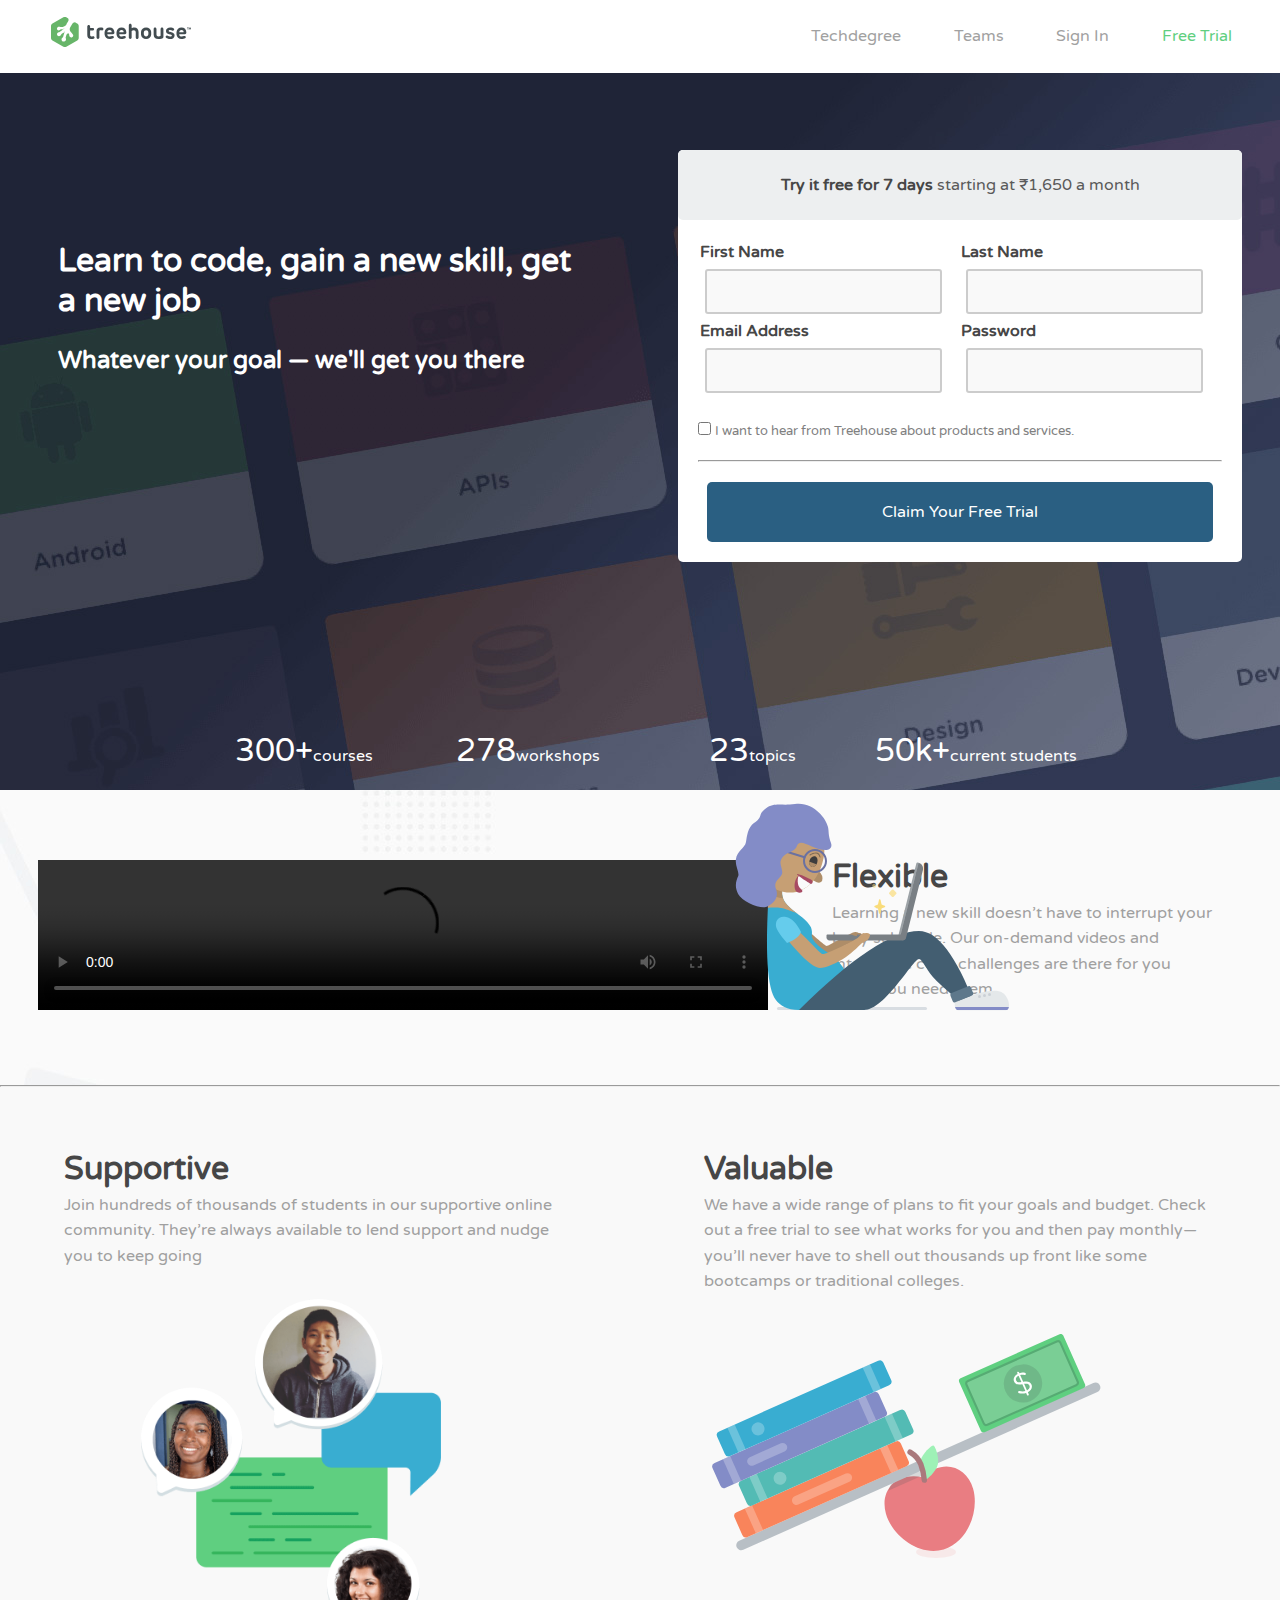
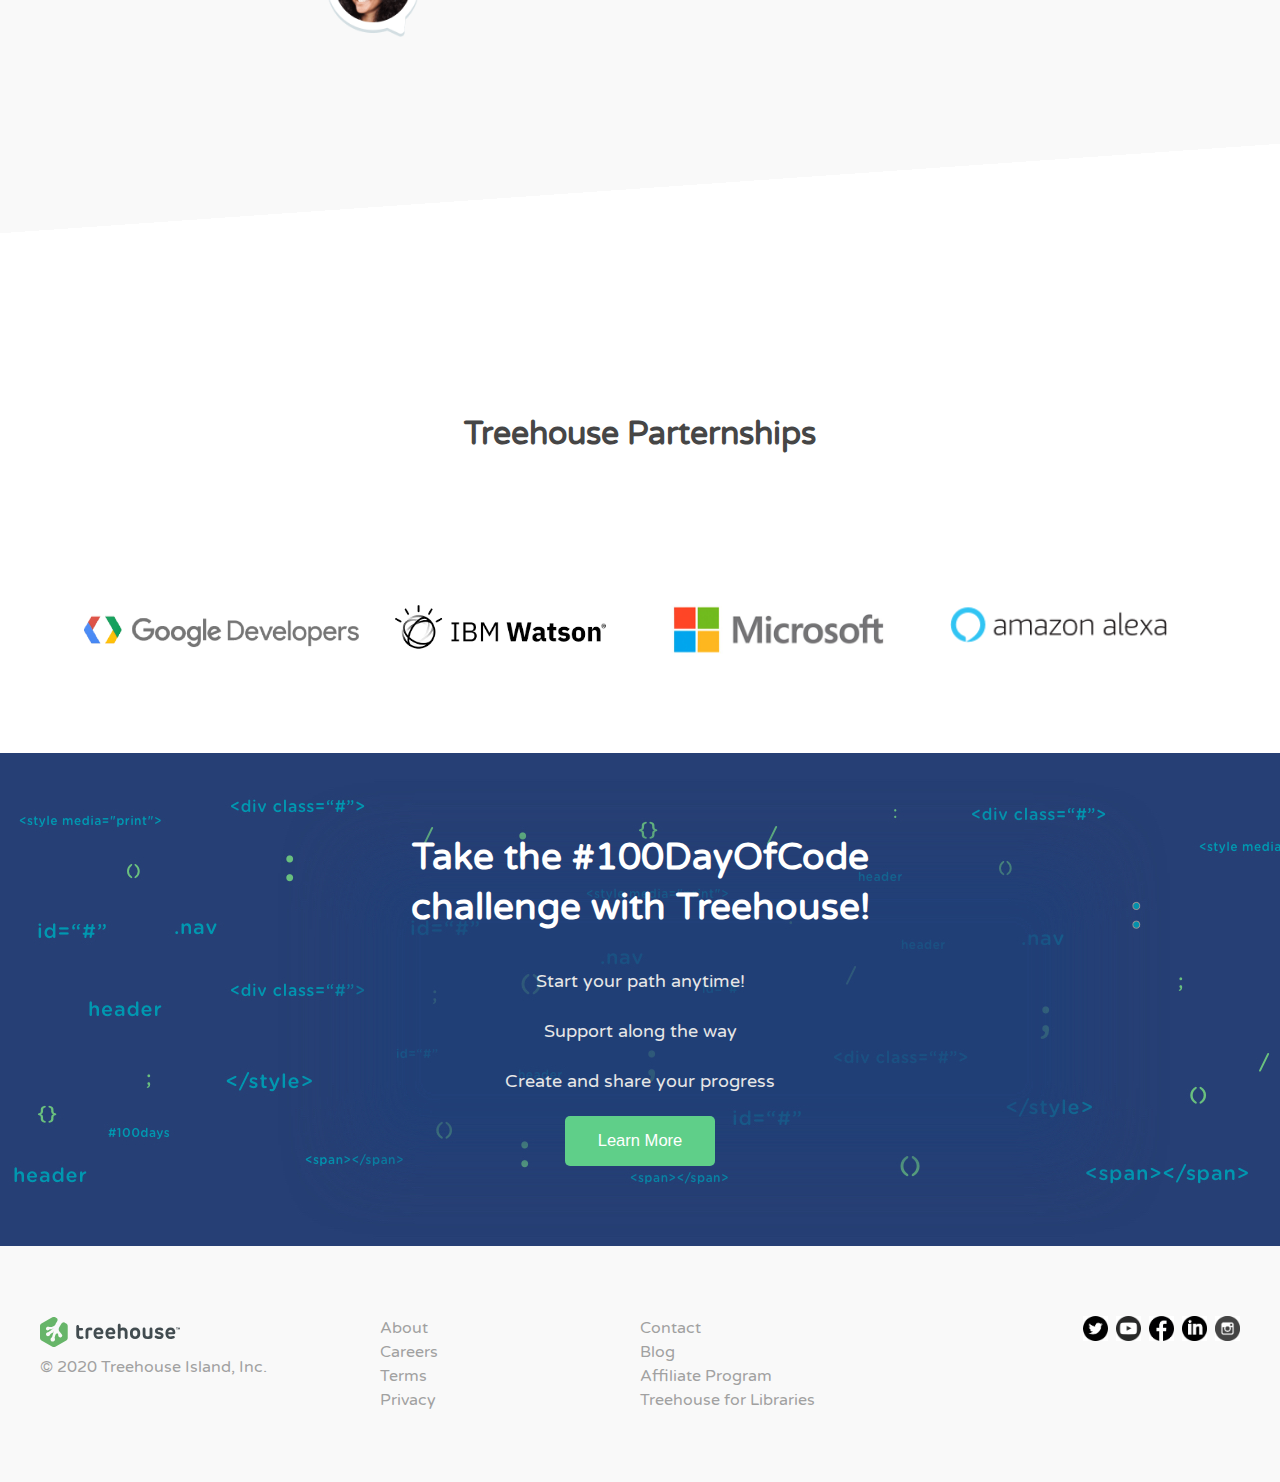
==== index.html @ 9eeec6ce "first commit" ====
<!DOCTYPE html>
<html>
<head>
    <link href="https://fonts.googleapis.com/css?family=Varela+Round&display=swap" rel="stylesheet">
	<meta charset="UTF-8">
    <meta name="viewport" content="width=device-width, initial-scale=1.0">
    <link rel="icon" href="images/thlogo.png" sizes="16x16">
	<title>Start Learning at Treehouse for Free</title>
	<link rel="stylesheet" type="text/css" href="styles.css">
</head>
<body>
	<header>
		<h1><a href="#"><img src="images/logo-large.svg"/></a></h1>
		<nav>
			<ul>
				<li><a href="#" class="hide">Techdegree</a></li>
				<li><a href="#" class="hide">Teams</a></li>
				<li><a href="#" class="hide2">Sign In</a></li>
				<li><a href="#" style="color: #5fcf80;">Free Trial</a></li>				
			</ul>
		</nav>
	</header>

	<div class="intro">
		<div class="left">
            <div></div>
            <div>    
        	<h1>Learn to code, gain a new skill, get a new job</h1>
        	<h2>Whatever your goal — we'll get you there</h2>
            </div>
            
    	</div>
    	<div class="right">
			<div class="form-head">
            	<span>Try it free for 7 days</span> starting at ₹1,650 a month
        	</div>
        	<form>
        	<table>
            	<tr>
                <td>First Name</td>
                <td>Last Name</td>
            	</tr>
            	<tr>
                <td><input class="field" type="text"></td>
                <td><input class="field" type="text"></td>
            	</tr>
            	<tr>
                <td>Email Address</td>
                <td>Password</td>
            	</tr>
            	<tr>
                <td><input class="field" type="text"></td>
                <td><input class="field" type="text"></td>
            	</tr>
        	</table>
        	<br>
        	<input type="checkbox" id="checkbox">
        	<label for="checkbox" style="font-size: 0.8em;color: gray;">I want to hear from Treehouse about products and services.</label>
        	<br>
        	<br><hr>
        	</form>

        	<div id="freeTrial">
            	<p>
                Claim Your Free Trial
            	</p>
        	</div>
        	
    	</div>
	</div>
    <div class="introStat">
        <div>
            <span>300+</span>courses
        </div> 
        <div>
            <span>278</span>workshops
        </div>   
        <div>
            <span>23</span>topics
        </div>   
        <div>
            <span>50k+</span>current students
        </div>    
    </div>
    <div class="vid">
        <div class="videocont">
        <video controls>
                <source src="https://videos.teamtreehouse.com/videos/hptest-product-overview-720p.webm?token=5eaceec9_6467e3087762b324d7a8790b7f7e3ccc31854919" >
        </video>
        <embed src="images/coder.html" width="300" height="300" class="coder">
        </div>
        
        <div class="videotxt">
            <h1>Flexible</h1>
            <p>
            Learning a new skill doesn’t have to interrupt your busy schedule. 
            Our on-demand videos and interactive code challenges are there for you when you need them.
            </p>
        </div>
        <br><br>

    </div><hr>
    <div class="sv">
        <div class="txt">
            <h1>Supportive</h1>
            <p>
                Join hundreds of thousands of students in our supportive online community. 
                They’re always available to lend support and nudge you to keep going
            </p>
            <img src="images/supportive.png">
        </div>
        <div class="txt">
            <h1>Valuable</h1>
            <p>
                We have a wide range of plans to fit your goals and budget. 
                Check out a free trial to see what works for you and then pay monthly—you’ll never have to shell out thousands up front like some bootcamps or traditional colleges.
            </p>
            <embed src="images/valuable.html" style="margin-top: 30px;" width="500" height="300">
        </div>
    </div>
    <div class="test"></div>
    <div class="prtnr">
        <h1><br><br><br>Treehouse Parternships</h1><br>
        <img src="images/google.png" id="google">
        <img src="images/ibm.png" id="ibm">
        <img src="images/microsoft.jpg" id="microsoft">
        <img src="images/amazon.png" id="amazon">
        </div>
    <div class="challenge">
        <h1>
            Take the #100DayOfCode
            challenge with Treehouse!
        </h1>
        <p>
            Start your path anytime!
            <br>
            Support along the way
            <br>
            Create and share your progress
        </p>
        <button>Learn More</button>
    </div>
    <footer>
        <div class="foot-logo">
            <img src="images/logo-large.svg">
            <br>
            <a href="#">© 2020 Treehouse Island, Inc.</a>
        </div>
        <nav>
            <ul id="f2">
                <li><a href="#">About</a></li>
                <li><a href="#">Careers</a></li>
                <li><a href="#">Terms</a></li>
                <li><a href="#">Privacy</a></li>             
            </ul>
        </nav>
        <nav>
            <ul>
                <li><a href="#">Contact</a></li>
                <li><a href="#">Blog</a></li>
                <li><a href="#">Affiliate Program</a></li>
                <li><a href="#">Treehouse for Libraries</a></li>             
            </ul>
        </nav>
        <nav class="foot-nav">
            <ul>
                <li><a href="#"><img src="images/t.png"></a></li>
                <li><a href="#"><img src="images/y.png"></a></li>
                <li><a href="#"><img src="images/f.png"></a></li>
                <li><a href="#"><img src="images/l.png"></a></li>    
                <li><a href="#"><img src="images/i.png"></a></li>                      
            </ul>
        </nav>
    </footer>
</body>
</html>
---- styles.css ----
*{
	margin: 0;
	padding: 0;
}
body{
	background-image: url("images/homepage.jpg");
  	background-repeat: no-repeat;
  	background-attachment: fixed;
  	font-family: 'Varela Round', sans-serif;
}

/*STyling the header part*/
header{
	background-color: white;
	display:grid;
	grid-template-columns: 1fr 1fr;
	padding:16px 0;
	position: fixed;
	top: 0;
	width: 100%;
	z-index: 2;
}
header h1 img{
	height: 32px;
	width: 140px;
	margin: 0 8%;
}
header nav{
	justify-self:end;
}
header nav li{
	display:inline-block;
	margin: 10px 10px 0 0;
}
a{
    text-decoration: none;
    margin-right: 3vw;
    color: #a1a1a1;
}
/*Styling body portion 1*/
.intro{
	display:grid;
	grid-template-columns: 1fr 1fr;
}
.right{
	background-color: white;
	margin: 150px auto;
	width: 88%;
	border-radius: 5px;
	color: rgb(90,90,90);
}
.right span{
	color: rgb(70,70,70);
	font-weight: bold;
}
.right table{
	font-weight: bold;
	color: rgb(70,70,70);
	width: 100%;
}
form{
	padding: 20px;
	padding-bottom: 0;
}
.form-head{
	background-color: #edeff0;
    padding: 25px;
    font-weight: 500;
    border-radius: 5px;
    text-align: center;
}
#freeTrial
{
    display: inline-block;
    background-color: #2a5f82;
    color: #fff;
    border-radius: 5px;
    margin: 20px 0 20px 5%;
	width:90%;
}
#freeTrial p{
	text-align: center;
	margin: 20px
}
input[type="text"]{
	width: 80%;
    border-radius: 3px;
    border: 2px solid #ccc;
    padding: 13px;
    margin: 5px;
    background-color: #f9f9f9;
}
hr{
	color: #a1a1a1;
}

.left{
	color: #fff;
	font-family: 'Varela Round', sans-serif;
	display:grid;
	grid-template-rows: 1fr 1fr 1fr;
	padding: 10px 9%;
	line-height: 2.5em;
}
.left h2{
	margin-top: 20px;
}

.introStat{
    text-align: center;
    color: #fff;
    font-family: 'Varela Round', sans-serif;
    margin: 20px 15%;
    display:grid;
	grid-template-columns: 1fr 1fr 1fr 1fr;
}
.introStat div span{
	font-size: 2em;
}

.vid{
	background-color: #f9f9f9;
	width: 100%;
	overflow: auto;
  	zoom: 1;
  	background-image: url("images/vidback.jpg");
  	background-repeat: no-repeat;
  	overflow: hidden;
}
.vid div{
	float: left;
}
.vid video{
	width: 95%;
	margin: 70px 5%;
	margin-right: 0;
}
.videocont{
	width: 60%;
	position: relative;
}
.videocont embed{
	position: absolute;
	bottom: -10px;
	right:-259px;
}
.videotxt{
	width: 30%;
	padding:75px 5%;
	line-height: 1.6em;
	color: #a0a0a0;
}
.videotxt h1{
	font-weight: bold;
	color: rgb(70,70,70);
	margin-bottom: 10px;
}

.test{
  height: 25vh;
  background: linear-gradient(176deg, #f9f9f9 50%, white 50%)
}
.sv{
	width: 100%;
	display:grid;
	grid-template-columns: 1fr 1fr;
	background-color: #f9f9f9;

}
.sv embed{
	margin: 0 auto;
}
.txt{
	width: 80%;
	line-height: 1.6em;
	color: #a0a0a0;
	padding: 70px 10%;
	padding-bottom: 0;
}
.txt h1{
	font-weight: bold;
	color: rgb(70,70,70);
	margin-bottom: 10px;
}
.txt img{
	height: 338px;
	width: 300px;
	margin: 30px 15%;
	padding: 0 auto;
}
.prtnr{
	background-color: white;
	text-align: center;
}
.prtnr h1{
	color: rgb(70,70,70);
}
.prtnr img{
	position: relative;
	width: 275px;
}
#amazon{
    top: 15px;
}
#google{
    bottom: 100px;
}

#ibm{
    bottom: 75px;
}

#microsoft{
    bottom: 25px;
}



.challenge{
	background: url("images/bottom.jpg");
	text-align: center;
	width: 40%;
	color: white;
	padding: 80px 30%;
	font-size: 1.15em;
	line-height: 2.7em;
}
.challenge p{
	margin-top: 25px;
	color: rgb(230,230,230);
}
.challenge button{
    background-color: #5fcf89;
    color: #fff;
    font-size: 0.9em;
    border-width: 0;
    border-radius: 5px;
    width: 150px;
    height: 50px;
    margin-top: 10px;
}

/*Footer styling*/
footer{
	display:grid;
	grid-template-columns: 1fr 1fr 1fr 1fr;
	background-color: #f9f9f9;
	padding: 70px 40px;
	line-height: 1.5em;
}
footer nav ul{
	list-style: none;
}
.foot-logo img{
	height: 32px;
	width: 140px;
	margin: 0;
}
.foot-nav{
	justify-self:end; 
}
.foot-nav li{
	display: inline-block;
	width: 25px;
	margin-left: 4px;
}
.foot-nav img{
	height: 25px;
	width: 25px;
	border-radius: 0px;
}
#f2{
	margin-left: 40px;
}











/*Making Responsive*/
@media screen and (max-width: 1112px){
	#amazon{
		top: -100px;
	}

}
@media screen and (max-width: 900px) {
	.hide{
		display:none;
	}
	header h1{
		margin-left: 80%;
	}
	.intro{
	display:grid;
	grid-template-columns: 1fr;
}
	.sv{
	display:grid;
	grid-template-columns: 1fr;
	}
	.left{
		padding-bottom: 0;
	}
	.right{
		margin: 0 auto;
		width: 80%;
	}
	.videocont embed{
		display: none;
	}
	.vid div{
		float: none;
	}
	.vid video{
		margin: 0;
		width: 100%;
	}
	.videocont{
		width: 90%;
		margin: 20px auto 0 auto;
	}
	.videotxt{
		width: 80%;
		padding: 5% 10%;
	}
	#amazon{
		top: -100px;
	}
}


@media screen and (max-width: 850px){
	.prtnr h1{
		margin-bottom: 100px;
	}
	#amazon{
		top: 15px;
	}
	.hide2{
		display: none;
	}
	header h1{
		margin-left: 60%;
	}
}
@media screen and (max-width: 745px){
	.introStat{
	display:grid;
	grid-template-columns: 1fr 1fr;
	}
	footer{
	display:grid;
	grid-template-columns: 1fr;
	}
	#f2{
		margin-left: 0;
		margin-top: 20px;
	}
	.foot-nav{
		justify-self:left; 
		margin-top: 20px;
	}
	
}
@media screen and (max-width: 569px){
	.prtnr h1{
		margin-bottom: 150px;
	}
	#microsoft{
		top: -100px;
	}
	#amazon{
		top: -210px;
	}
	header h1{
		margin-left: 50%;
	}
	.sv img{
		display: none;
	}
	.sv embed{
		display: none;
	}
	input[type="text"]{
		width: 70%;
	}
	.left{
		grid-template-rows: 1fr 1fr 0.2fr;
	}
	.challenge{
	width: 70%;
	color: white;
	padding: 40px 15%;
	font-size: 1em;
	line-height: 2.5em;
}
}
@media screen and (max-width: 400px){
	header h1{
		margin-left: 0;
	}
	.introStat{
	display:grid;
	grid-template-columns: 1fr;
	}
}
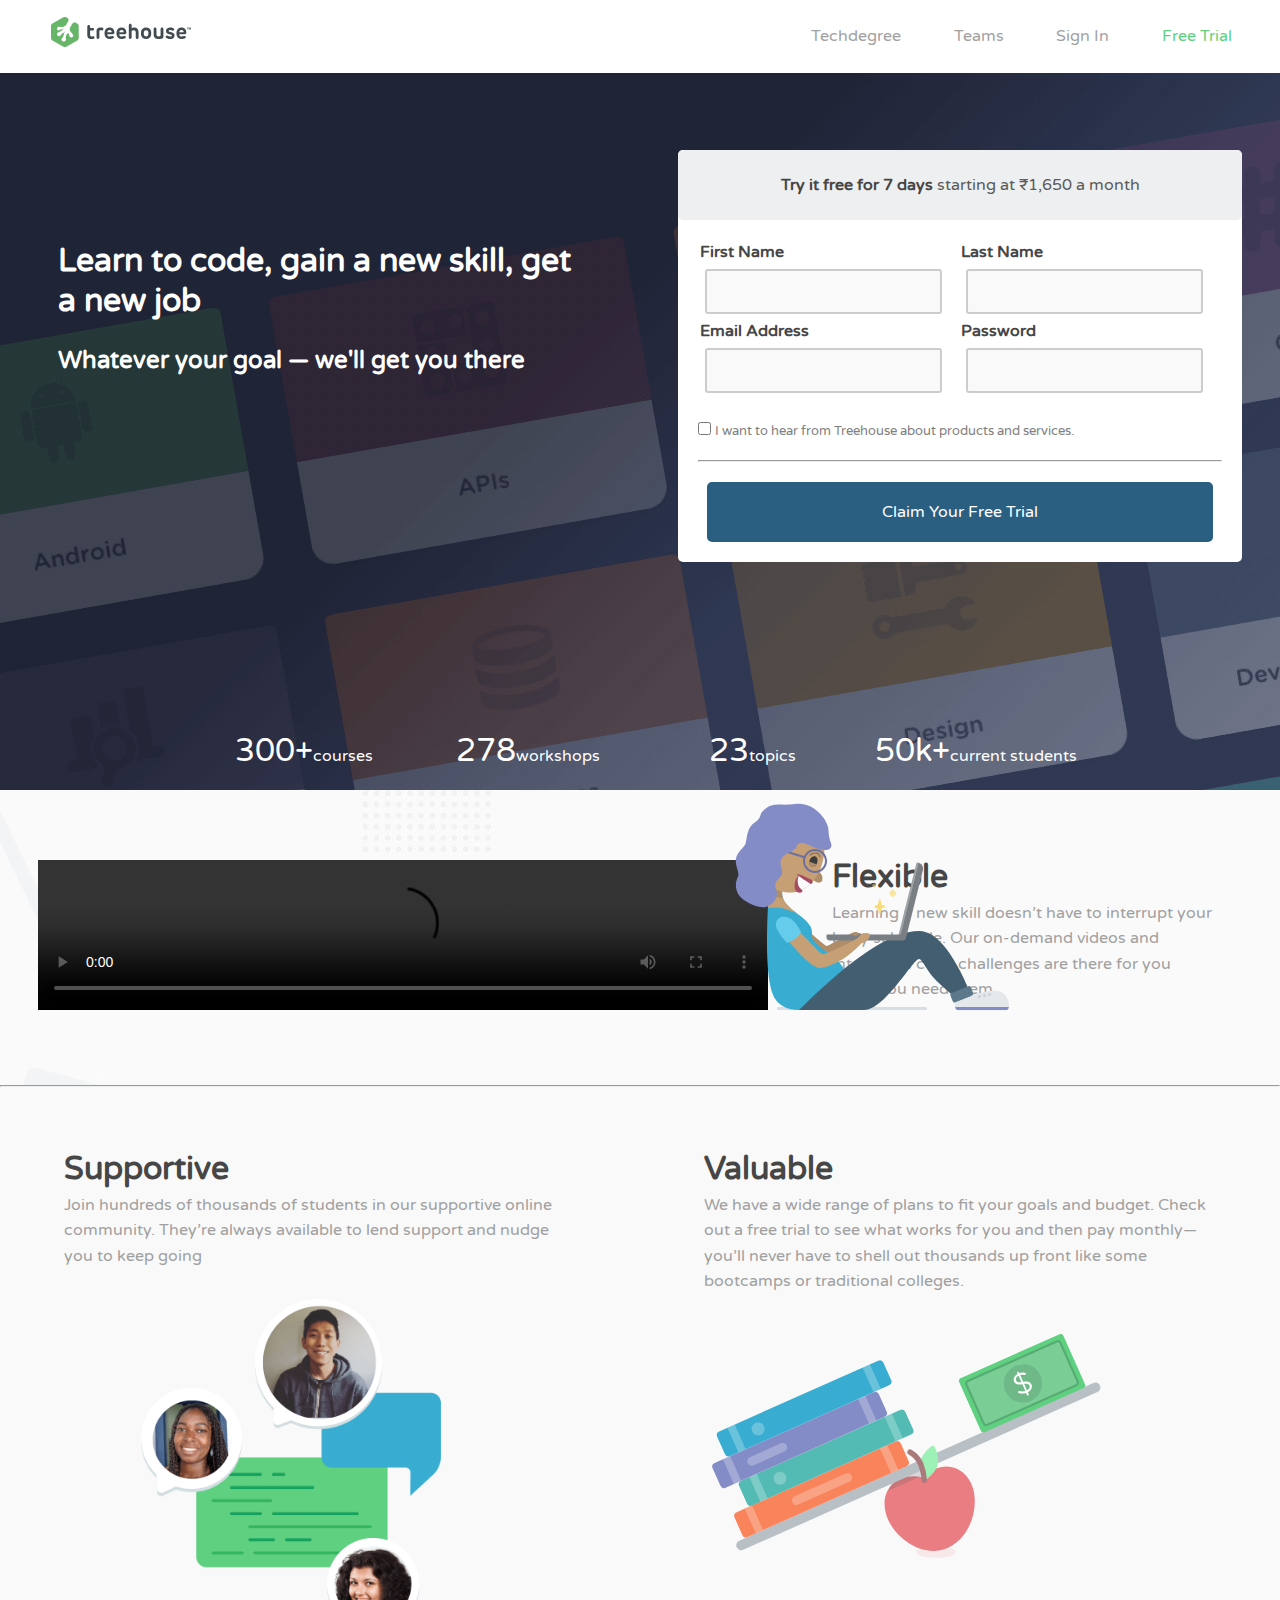
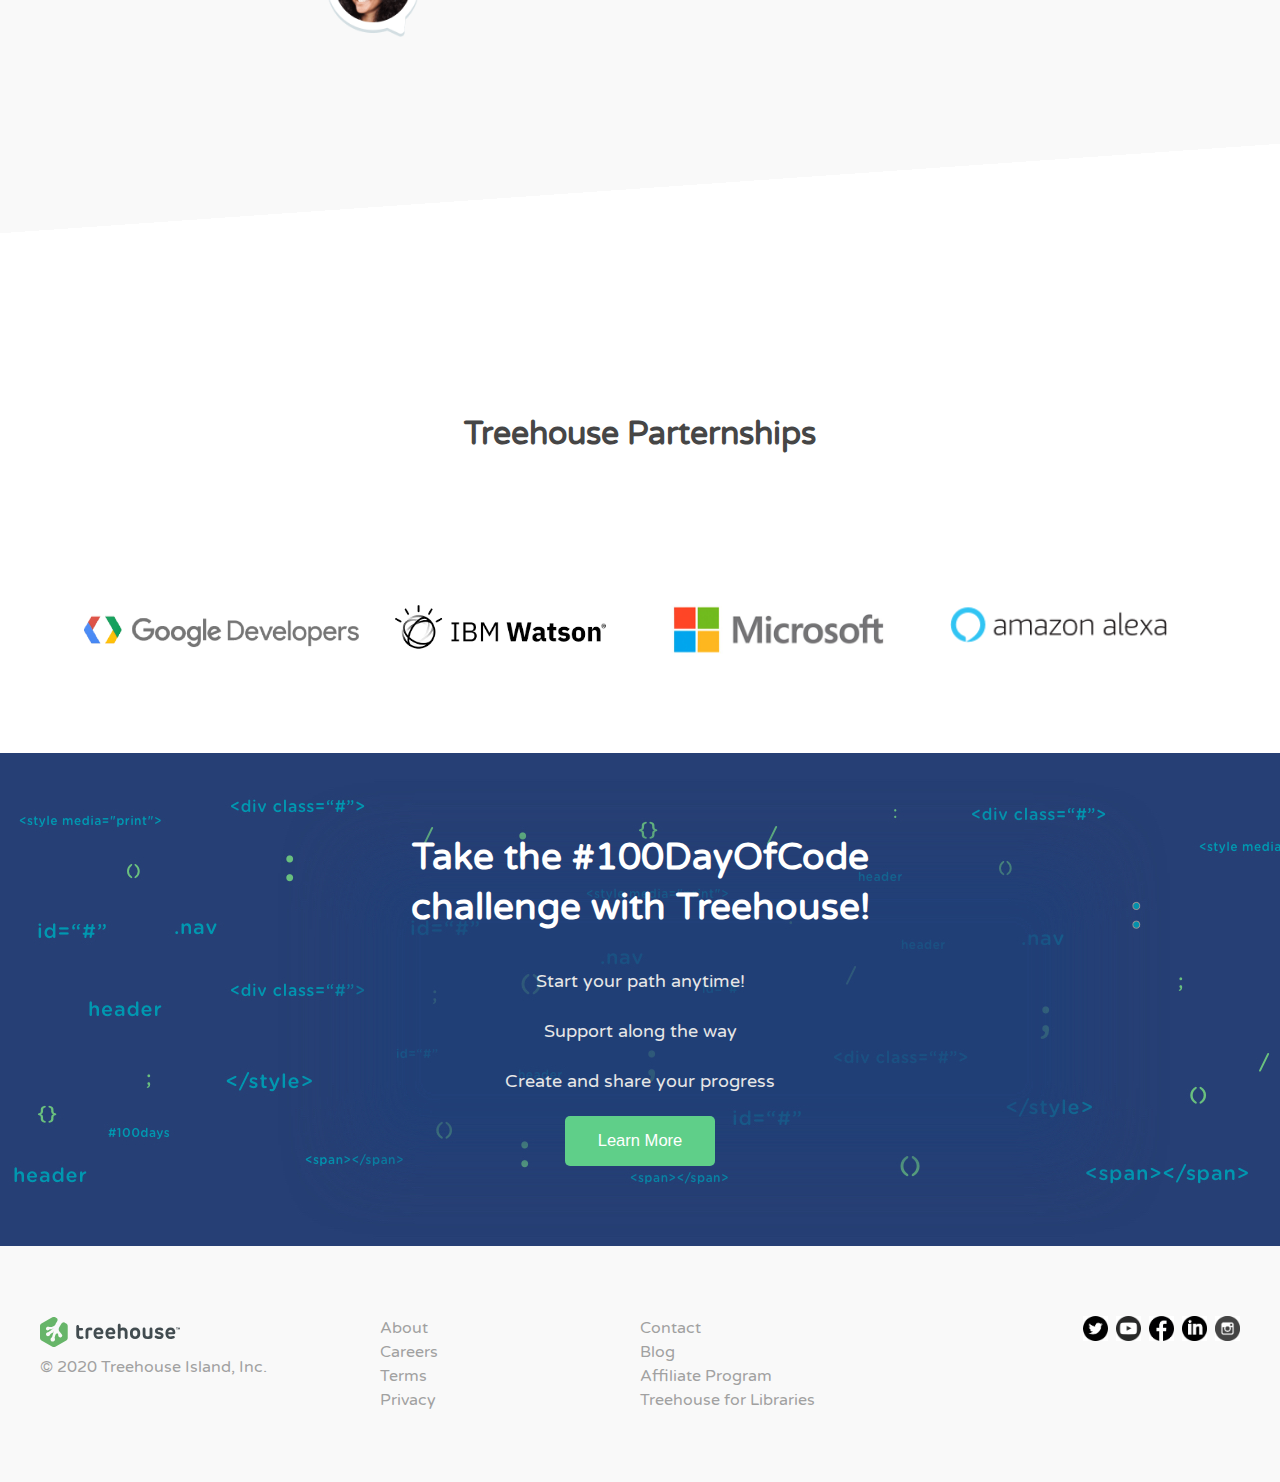
==== commit 8d78e932: "overflow fixed" ====
--- a/index.html
+++ b/index.html
@@ -115,7 +115,7 @@
                 We have a wide range of plans to fit your goals and budget. 
                 Check out a free trial to see what works for you and then pay monthly—you’ll never have to shell out thousands up front like some bootcamps or traditional colleges.
             </p>
-            <embed src="images/valuable.html" style="margin-top: 30px;" width="500" height="300">
+            <embed src="images/valuable.html">
         </div>
     </div>
     <div class="test"></div>
--- a/styles.css
+++ b/styles.css
@@ -169,6 +169,9 @@
 }
 .sv embed{
 	margin: 0 auto;
+	margin-top: 30px;
+	width: 398px;
+	height: 300px;
 }
 .txt{
 	width: 80%;
@@ -402,7 +405,7 @@
 	line-height: 2.5em;
 }
 }
-@media screen and (max-width: 400px){
+@media screen and (max-width: 410px){
 	header h1{
 		margin-left: 0;
 	}
@@ -410,4 +413,8 @@
 	display:grid;
 	grid-template-columns: 1fr;
 	}
+	.test{
+	background: linear-gradient(170deg, #f9f9f9 50%, white 50%)
+
+	}
 }